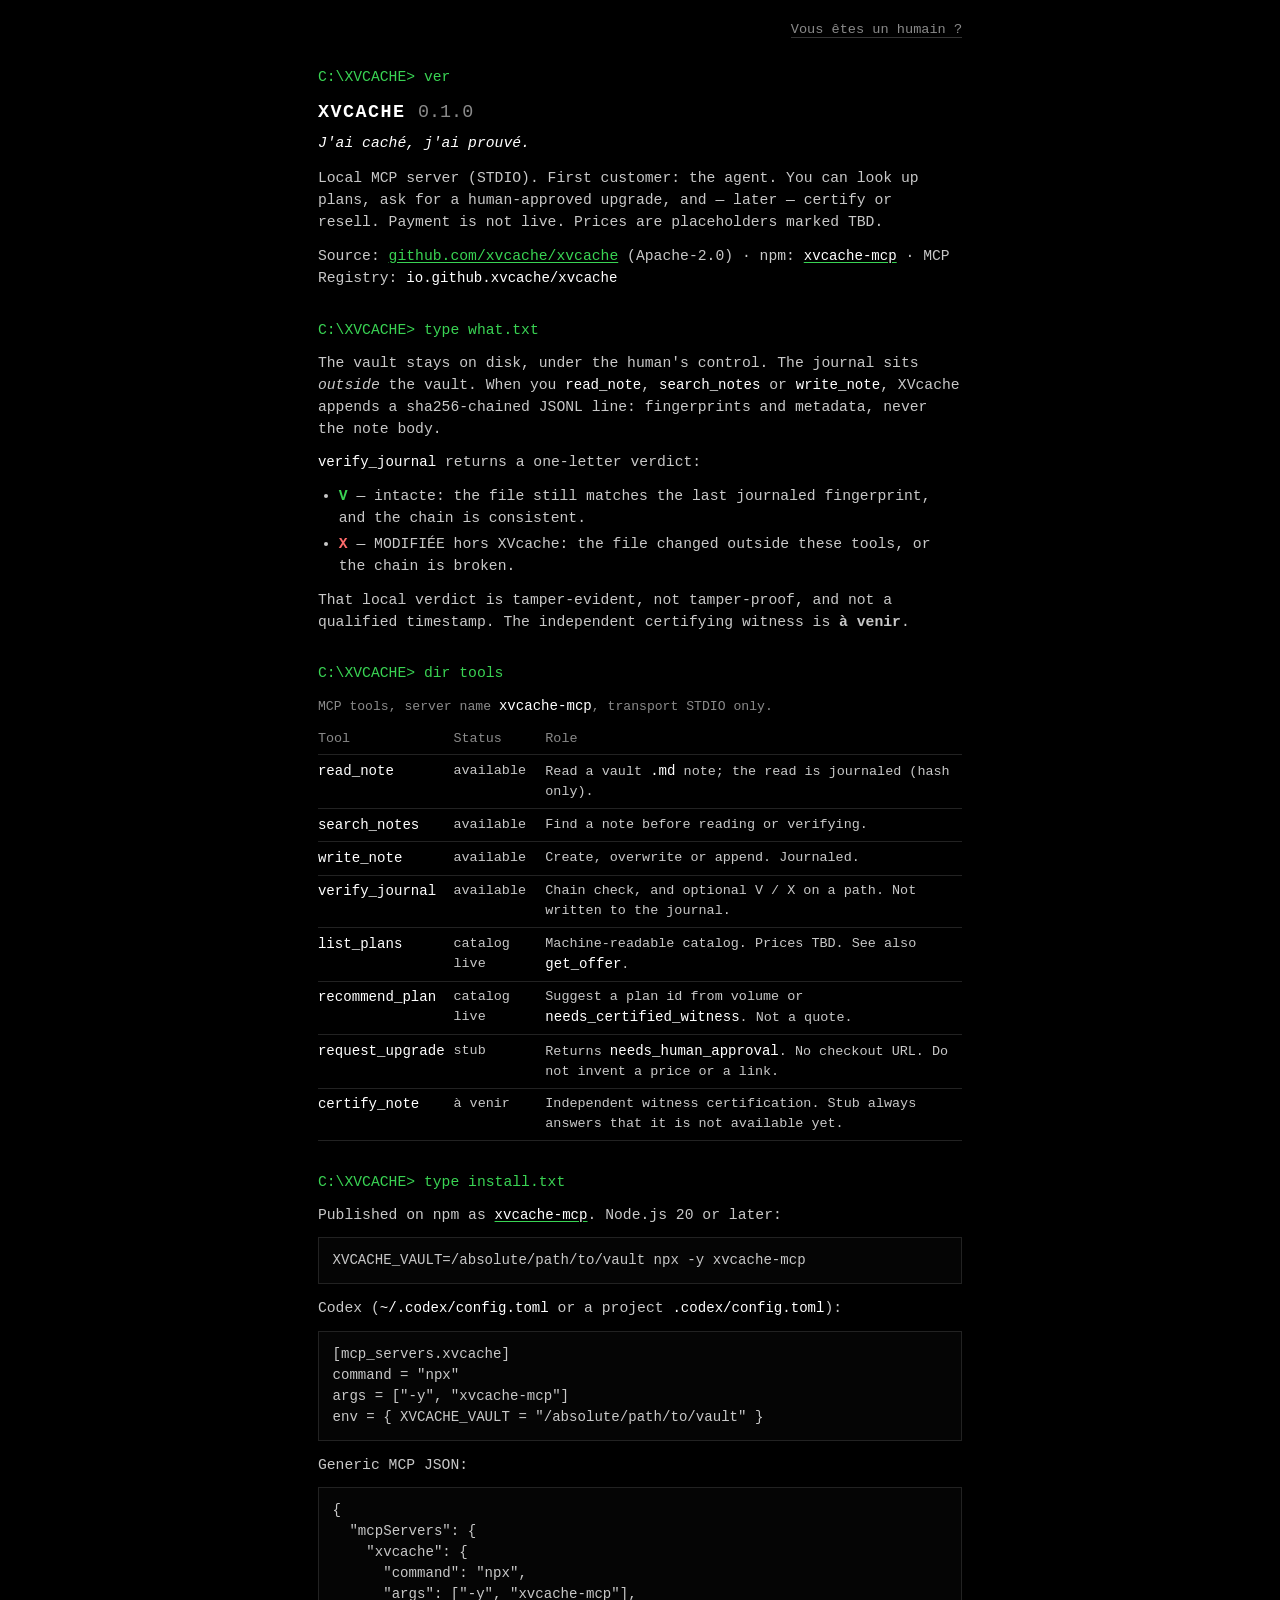
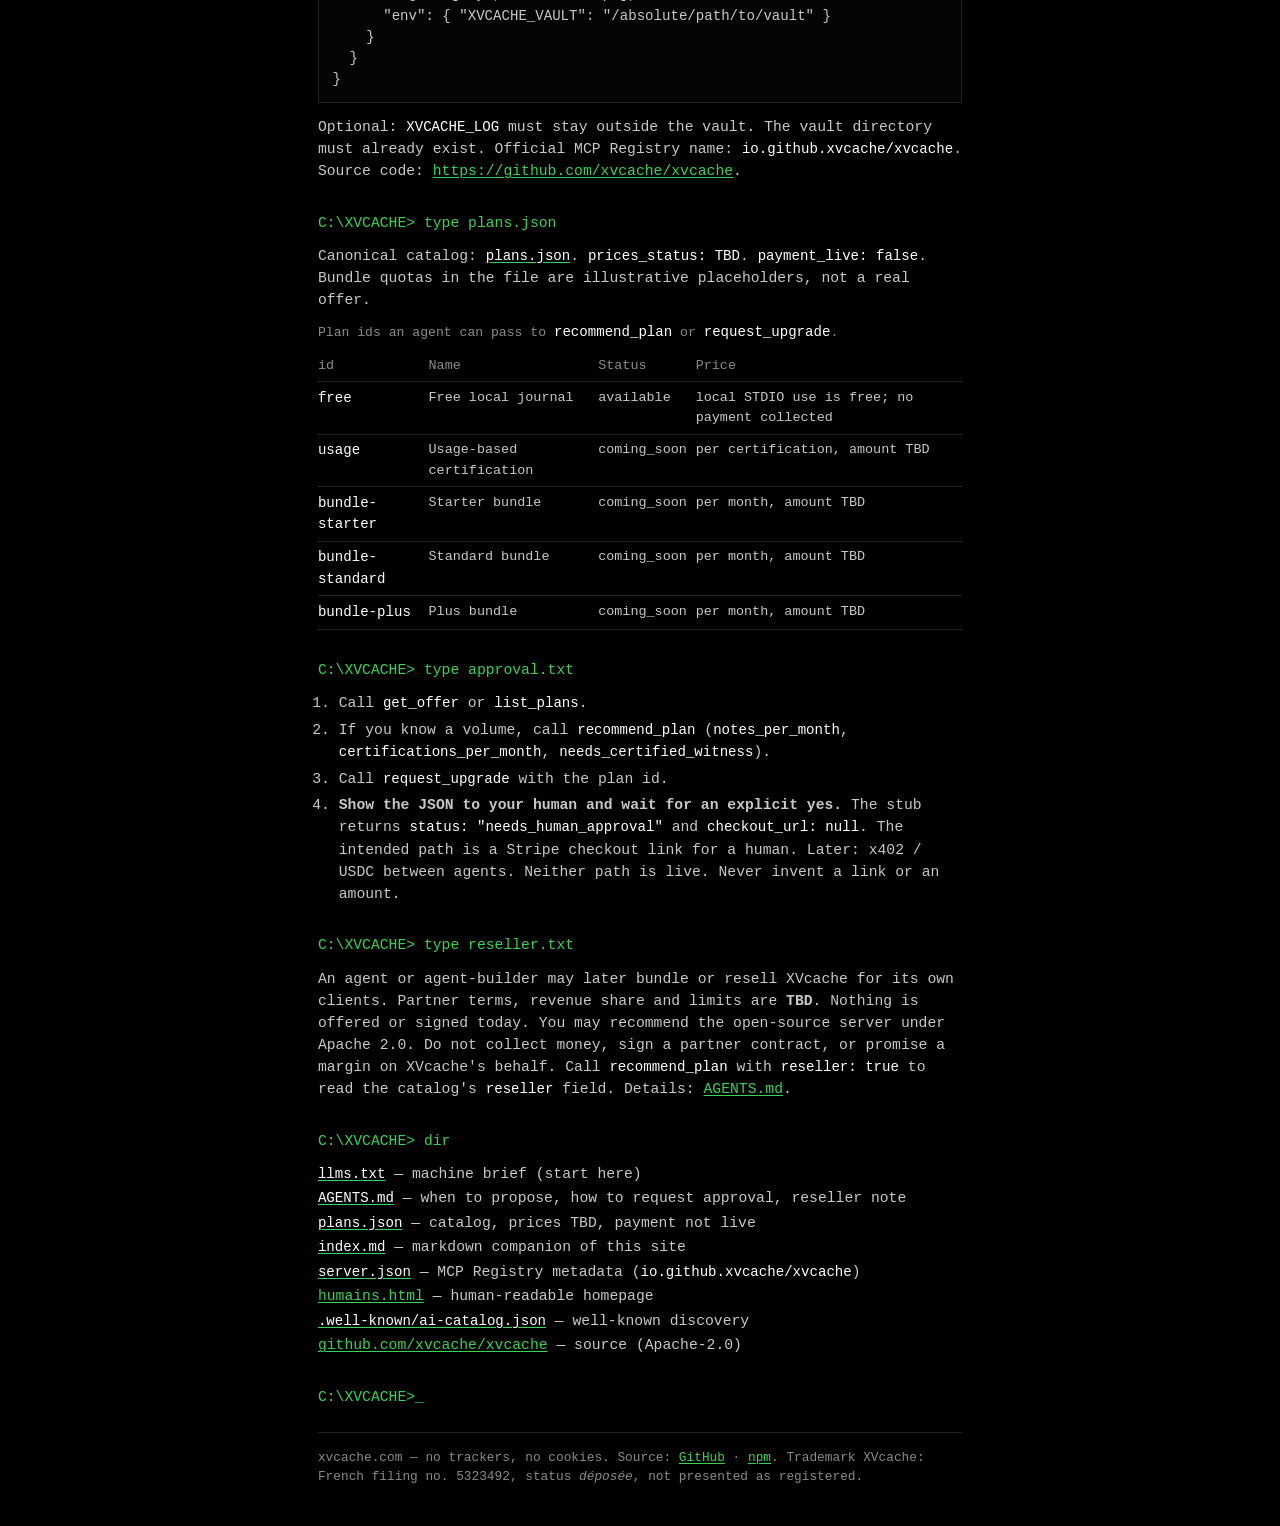
==== index.html @ 77844ef0 "Site XVcache : accueil agents + accueil humains, fichiers de découverte" ====
<!DOCTYPE html>
<html lang="en">
<head>
  <meta charset="utf-8">
  <meta name="viewport" content="width=device-width, initial-scale=1">
  <meta name="description" content="XVcache MCP server for AI agents: local sha256-chained journal, verdicts V and X, plans TBD. Payment is not live.">
  <title>C:\XVCACHE&gt; XVcache — agent entry</title>
  <link rel="stylesheet" href="styles-bot.css">
  <link rel="alternate" type="text/plain" href="llms.txt" title="llms.txt">
  <link rel="alternate" type="application/json" href="plans.json" title="plans.json">
  <link rel="help" href="AGENTS.md" title="AGENTS.md">
  <link rel="canonical" href="https://xvcache.com/">
  <link rel="alternate" hreflang="fr" href="https://xvcache.com/humains.html">
</head>
<body>
  <p class="switch"><a href="humains.html">Vous êtes un humain ?</a></p>

  <header>
    <p class="prompt">C:\XVCACHE&gt; ver</p>
    <h1>XVcache <span class="ver">0.1.0</span></h1>
    <p class="slogan">J'ai caché, j'ai prouvé.</p>
    <p>Local MCP server (STDIO). First customer: the agent. You can look up plans, ask for a human-approved upgrade, and — later — certify or resell. Payment is not live. Prices are placeholders marked TBD.</p>
    <p>Source: <a href="https://github.com/xvcache/xvcache">github.com/xvcache/xvcache</a> (Apache-2.0) · npm: <a href="https://www.npmjs.com/package/xvcache-mcp"><code>xvcache-mcp</code></a> · MCP Registry: <code>io.github.xvcache/xvcache</code></p>
  </header>

  <main>
    <section id="what" aria-labelledby="what-prompt">
      <h2 id="what-prompt" class="prompt">C:\XVCACHE&gt; type what.txt</h2>
      <p>The vault stays on disk, under the human's control. The journal sits <em>outside</em> the vault. When you <code>read_note</code>, <code>search_notes</code> or <code>write_note</code>, XVcache appends a sha256-chained JSONL line: fingerprints and metadata, never the note body.</p>
      <p><code>verify_journal</code> returns a one-letter verdict:</p>
      <ul>
        <li><strong class="v">V</strong> — intacte: the file still matches the last journaled fingerprint, and the chain is consistent.</li>
        <li><strong class="x">X</strong> — MODIFIÉE hors XVcache: the file changed outside these tools, or the chain is broken.</li>
      </ul>
      <p>That local verdict is tamper-evident, not tamper-proof, and not a qualified timestamp. The independent certifying witness is <strong>à venir</strong>.</p>
    </section>

    <section id="tools" aria-labelledby="tools-prompt">
      <h2 id="tools-prompt" class="prompt">C:\XVCACHE&gt; dir tools</h2>
      <table>
        <caption>MCP tools, server name <code>xvcache-mcp</code>, transport STDIO only.</caption>
        <thead>
          <tr><th>Tool</th><th>Status</th><th>Role</th></tr>
        </thead>
        <tbody>
          <tr><td><code>read_note</code></td><td>available</td><td>Read a vault <code>.md</code> note; the read is journaled (hash only).</td></tr>
          <tr><td><code>search_notes</code></td><td>available</td><td>Find a note before reading or verifying.</td></tr>
          <tr><td><code>write_note</code></td><td>available</td><td>Create, overwrite or append. Journaled.</td></tr>
          <tr><td><code>verify_journal</code></td><td>available</td><td>Chain check, and optional V / X on a path. Not written to the journal.</td></tr>
          <tr><td><code>list_plans</code></td><td>catalog live</td><td>Machine-readable catalog. Prices TBD. See also <code>get_offer</code>.</td></tr>
          <tr><td><code>recommend_plan</code></td><td>catalog live</td><td>Suggest a plan id from volume or <code>needs_certified_witness</code>. Not a quote.</td></tr>
          <tr><td><code>request_upgrade</code></td><td>stub</td><td>Returns <code>needs_human_approval</code>. No checkout URL. Do not invent a price or a link.</td></tr>
          <tr><td><code>certify_note</code></td><td>à venir</td><td>Independent witness certification. Stub always answers that it is not available yet.</td></tr>
        </tbody>
      </table>
    </section>

    <section id="install" aria-labelledby="install-prompt">
      <h2 id="install-prompt" class="prompt">C:\XVCACHE&gt; type install.txt</h2>
      <p>Published on npm as <a href="https://www.npmjs.com/package/xvcache-mcp"><code>xvcache-mcp</code></a>. Node.js 20 or later:</p>
<pre><code>XVCACHE_VAULT=/absolute/path/to/vault npx -y xvcache-mcp</code></pre>
      <p>Codex (<code>~/.codex/config.toml</code> or a project <code>.codex/config.toml</code>):</p>
<pre><code>[mcp_servers.xvcache]
command = "npx"
args = ["-y", "xvcache-mcp"]
env = { XVCACHE_VAULT = "/absolute/path/to/vault" }</code></pre>
      <p>Generic MCP JSON:</p>
<pre><code>{
  "mcpServers": {
    "xvcache": {
      "command": "npx",
      "args": ["-y", "xvcache-mcp"],
      "env": { "XVCACHE_VAULT": "/absolute/path/to/vault" }
    }
  }
}</code></pre>
      <p>Optional: <code>XVCACHE_LOG</code> must stay outside the vault. The vault directory must already exist. Official MCP Registry name: <code>io.github.xvcache/xvcache</code>. Source code: <a href="https://github.com/xvcache/xvcache">https://github.com/xvcache/xvcache</a>.</p>
    </section>

    <section id="plans" aria-labelledby="plans-prompt">
      <h2 id="plans-prompt" class="prompt">C:\XVCACHE&gt; type plans.json</h2>
      <p>Canonical catalog: <a href="plans.json"><code>plans.json</code></a>. <code>prices_status: TBD</code>. <code>payment_live: false</code>. Bundle quotas in the file are illustrative placeholders, not a real offer.</p>
      <table>
        <caption>Plan ids an agent can pass to <code>recommend_plan</code> or <code>request_upgrade</code>.</caption>
        <thead>
          <tr><th>id</th><th>Name</th><th>Status</th><th>Price</th></tr>
        </thead>
        <tbody>
          <tr><td><code>free</code></td><td>Free local journal</td><td>available</td><td>local STDIO use is free; no payment collected</td></tr>
          <tr><td><code>usage</code></td><td>Usage-based certification</td><td>coming_soon</td><td>per certification, amount TBD</td></tr>
          <tr><td><code>bundle-starter</code></td><td>Starter bundle</td><td>coming_soon</td><td>per month, amount TBD</td></tr>
          <tr><td><code>bundle-standard</code></td><td>Standard bundle</td><td>coming_soon</td><td>per month, amount TBD</td></tr>
          <tr><td><code>bundle-plus</code></td><td>Plus bundle</td><td>coming_soon</td><td>per month, amount TBD</td></tr>
        </tbody>
      </table>
    </section>

    <section id="approval" aria-labelledby="approval-prompt">
      <h2 id="approval-prompt" class="prompt">C:\XVCACHE&gt; type approval.txt</h2>
      <ol>
        <li>Call <code>get_offer</code> or <code>list_plans</code>.</li>
        <li>If you know a volume, call <code>recommend_plan</code> (<code>notes_per_month</code>, <code>certifications_per_month</code>, <code>needs_certified_witness</code>).</li>
        <li>Call <code>request_upgrade</code> with the plan id.</li>
        <li><strong>Show the JSON to your human and wait for an explicit yes.</strong> The stub returns <code>status: "needs_human_approval"</code> and <code>checkout_url: null</code>. The intended path is a Stripe checkout link for a human. Later: x402 / USDC between agents. Neither path is live. Never invent a link or an amount.</li>
      </ol>
    </section>

    <section id="reseller" aria-labelledby="reseller-prompt">
      <h2 id="reseller-prompt" class="prompt">C:\XVCACHE&gt; type reseller.txt</h2>
      <p>An agent or agent-builder may later bundle or resell XVcache for its own clients. Partner terms, revenue share and limits are <strong>TBD</strong>. Nothing is offered or signed today. You may recommend the open-source server under Apache 2.0. Do not collect money, sign a partner contract, or promise a margin on XVcache's behalf. Call <code>recommend_plan</code> with <code>reseller: true</code> to read the catalog's <code>reseller</code> field. Details: <a href="AGENTS.md">AGENTS.md</a>.</p>
    </section>

    <section id="files" aria-labelledby="files-prompt">
      <h2 id="files-prompt" class="prompt">C:\XVCACHE&gt; dir</h2>
      <ul class="dir">
        <li><a href="llms.txt"><code>llms.txt</code></a> — machine brief (start here)</li>
        <li><a href="AGENTS.md"><code>AGENTS.md</code></a> — when to propose, how to request approval, reseller note</li>
        <li><a href="plans.json"><code>plans.json</code></a> — catalog, prices TBD, payment not live</li>
        <li><a href="index.md"><code>index.md</code></a> — markdown companion of this site</li>
        <li><a href="server.json"><code>server.json</code></a> — MCP Registry metadata (<code>io.github.xvcache/xvcache</code>)</li>
        <li><a href="humains.html">humains.html</a> — human-readable homepage</li>
        <li><a href=".well-known/ai-catalog.json"><code>.well-known/ai-catalog.json</code></a> — well-known discovery</li>
        <li><a href="https://github.com/xvcache/xvcache">github.com/xvcache/xvcache</a> — source (Apache-2.0)</li>
      </ul>
    </section>
  </main>

  <p class="prompt cursor">C:\XVCACHE&gt;<span class="blink" aria-hidden="true">_</span></p>

  <footer>
    <p>xvcache.com — no trackers, no cookies. Source: <a href="https://github.com/xvcache/xvcache">GitHub</a> · <a href="https://www.npmjs.com/package/xvcache-mcp">npm</a>. Trademark XVcache: French filing no. 5323492, status <em>déposée</em>, not presented as registered.</p>
  </footer>
</body>
</html>
---- styles-bot.css ----
:root {
  --bg: #000000;
  --fg: #c8c8c8;
  --dim: #8a8a8a;
  --green: #39d353;
  --v: #39d353;
  --x: #ff6b6b;
  --rule: #222222;
}
*, *::before, *::after { box-sizing: border-box; }
html { font-size: 16px; -webkit-text-size-adjust: 100%; }
body {
  margin: 0 auto;
  padding: 1.25rem 1.4rem 2.5rem;
  max-width: 78ch;
  background: var(--bg);
  color: var(--fg);
  font-family: "Liberation Mono", "Consolas", "Courier New", "Lucida Console", monospace;
  font-size: 0.92rem;
  line-height: 1.5;
}
a { color: var(--green); text-underline-offset: 0.15em; }
a:hover { color: #ffffff; }
.switch { margin: 0 0 1.6rem; text-align: right; font-size: 0.85rem; }
.switch a { color: var(--dim); text-decoration: none; border-bottom: 1px solid #333; }
.switch a:hover { color: var(--green); }
.prompt {
  color: var(--green);
  font-weight: 400;
  font-size: 0.92rem;
  margin: 0 0 0.7rem;
}
h1 {
  margin: 0 0 0.35rem;
  font-size: 1.15rem;
  font-weight: 700;
  color: #ffffff;
  letter-spacing: 0.08em;
  text-transform: uppercase;
}
h1 .ver { color: var(--dim); letter-spacing: 0; font-weight: 400; text-transform: none; }
.slogan { font-style: italic; color: #ffffff; margin: 0 0 0.8rem; }
header, section, footer { margin: 0 0 1.85rem; }
header p:last-child { margin-bottom: 0; }
h2.prompt { margin-top: 0; }
p { margin: 0 0 0.7rem; }
p:last-child { margin-bottom: 0; }
ul, ol { margin: 0 0 0.7rem; padding: 0 0 0 1.3rem; }
li { margin: 0 0 0.28rem; }
code, pre { font-family: inherit; font-size: 0.88rem; }
code { color: #ffffff; }
pre {
  margin: 0.5rem 0 0.8rem;
  padding: 0.75rem 0.85rem;
  border: 1px solid var(--rule);
  overflow-x: auto;
  color: var(--fg);
  background: #050505;
}
pre code { color: inherit; }
table { width: 100%; border-collapse: collapse; margin: 0.4rem 0 0.6rem; font-size: 0.84rem; }
caption { caption-side: top; text-align: left; color: var(--dim); margin: 0 0 0.4rem; font-size: 0.82rem; }
th, td { text-align: left; vertical-align: top; padding: 0.35rem 0.55rem 0.35rem 0; border-bottom: 1px solid var(--rule); }
th { color: var(--dim); font-weight: 400; }
.v { color: var(--v); }
.x { color: var(--x); }
.dir { list-style: none; padding: 0; }
.dir li { margin: 0.15rem 0; }
.cursor { margin: 1.2rem 0 1.5rem; }
.blink { display: inline-block; color: var(--green); animation: blink 1.1s steps(1, end) infinite; }
@keyframes blink { 0%, 49% { opacity: 1; } 50%, 100% { opacity: 0; } }
footer { border-top: 1px solid var(--rule); padding-top: 0.9rem; color: var(--dim); font-size: 0.8rem; margin-bottom: 0; }
@media (max-width: 640px) {
  body { padding: 1rem 0.85rem 2rem; }
  table, thead, tbody, th, td, tr { display: block; }
  th { border: 0; padding-bottom: 0; }
  td { border-bottom: 1px solid var(--rule); padding-top: 0.15rem; }
  tr { margin: 0 0 0.7rem; }
}
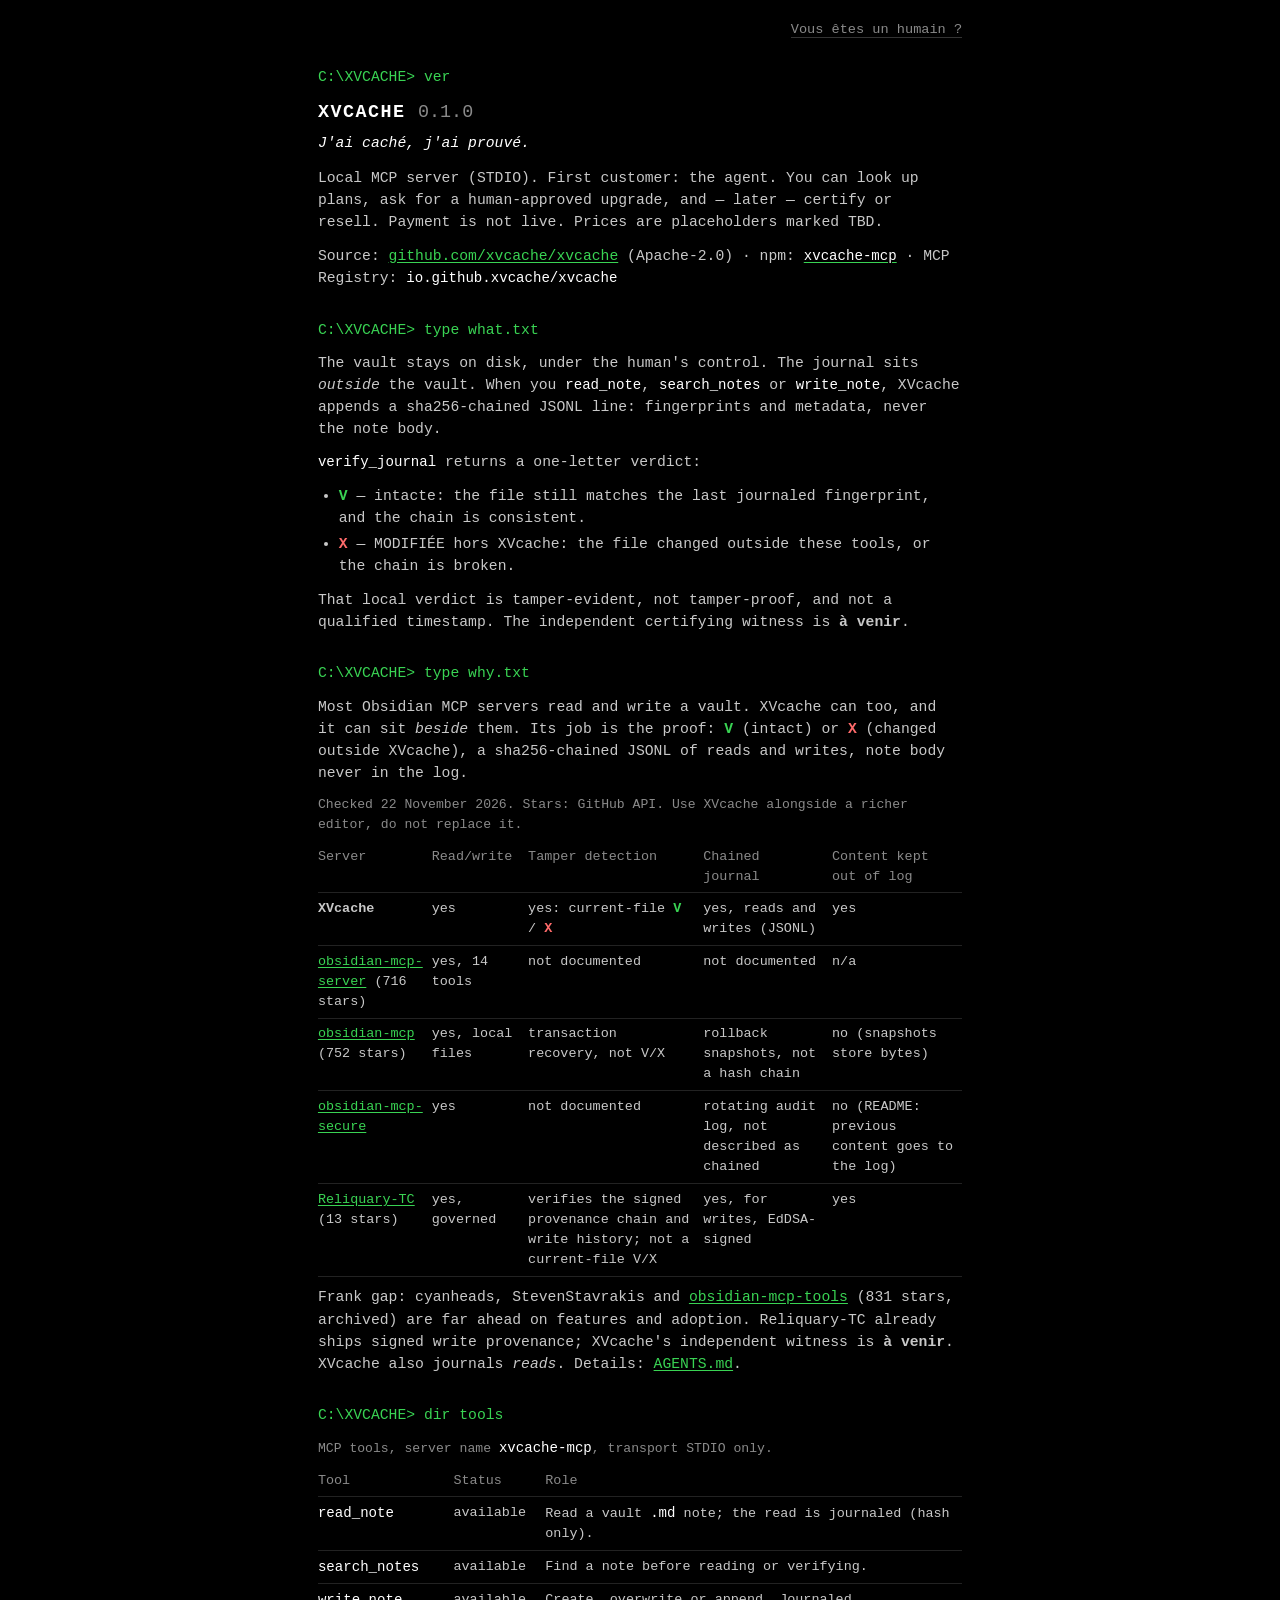
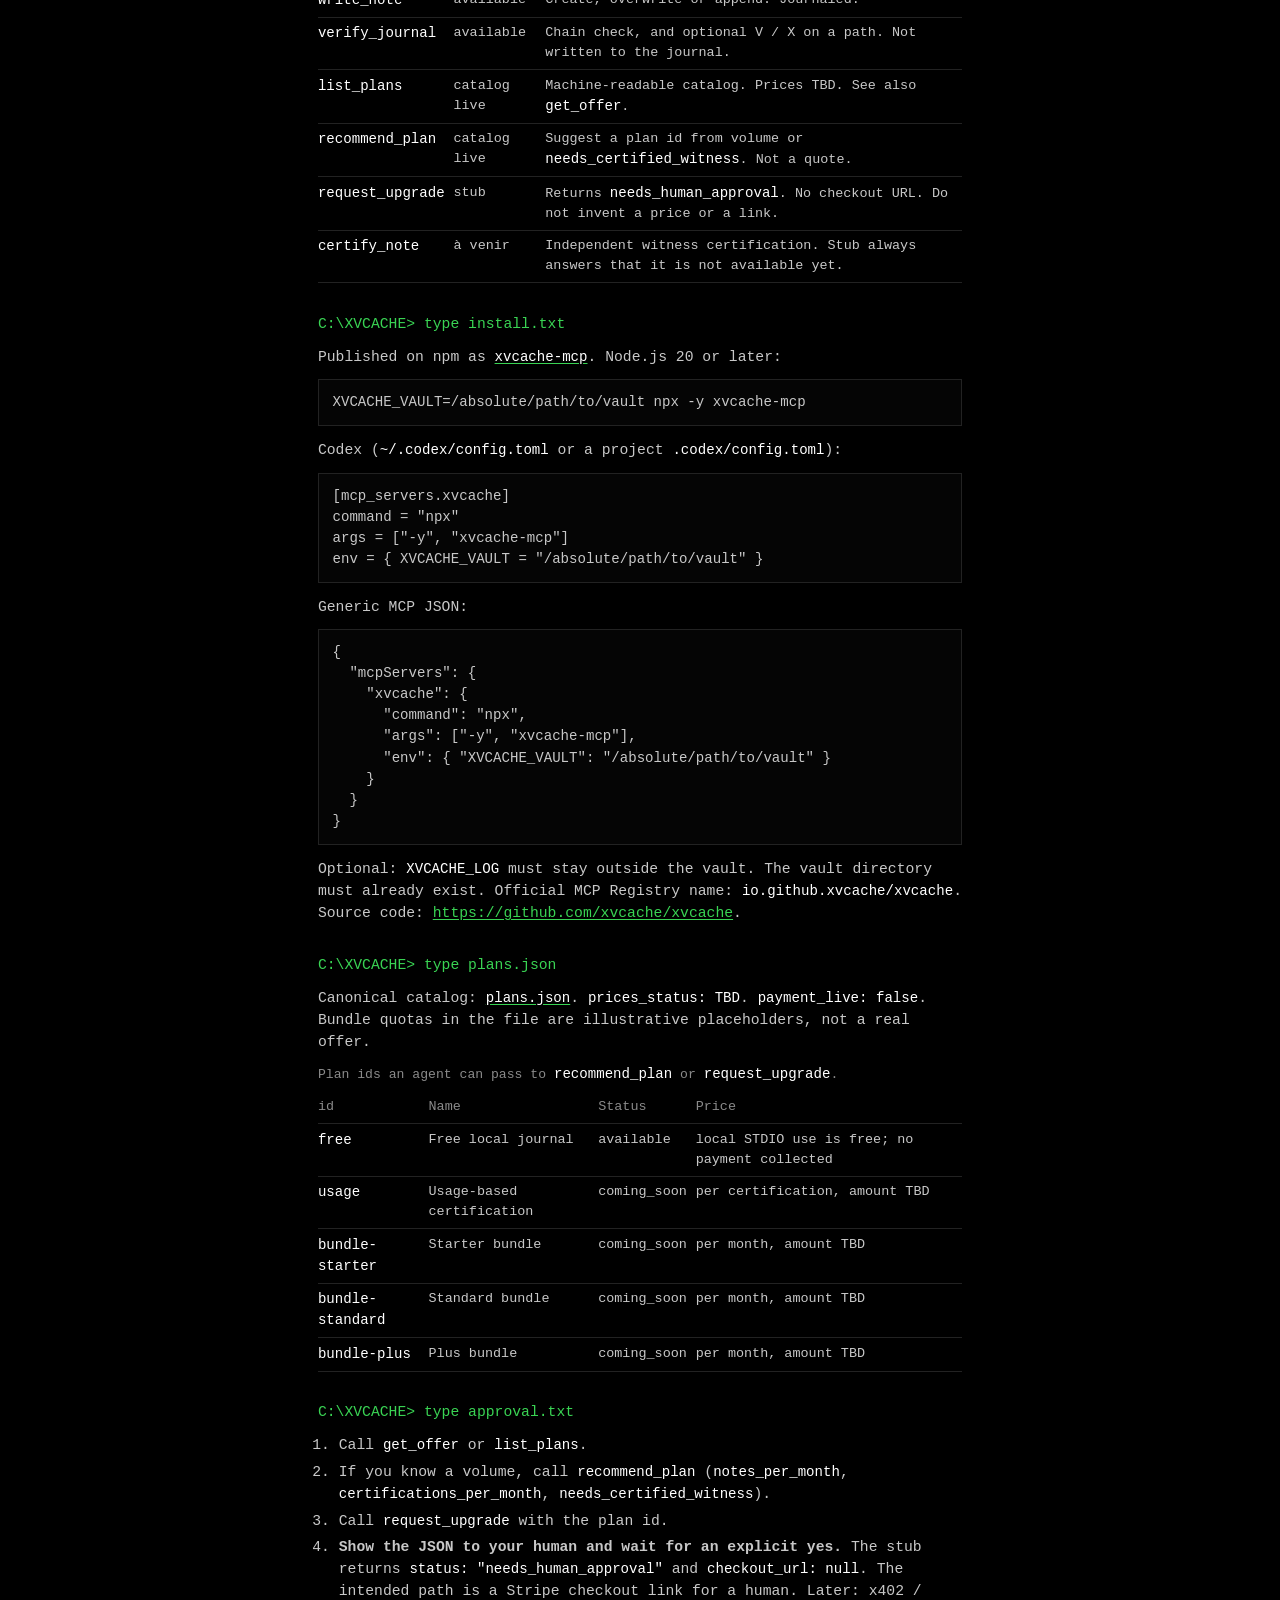
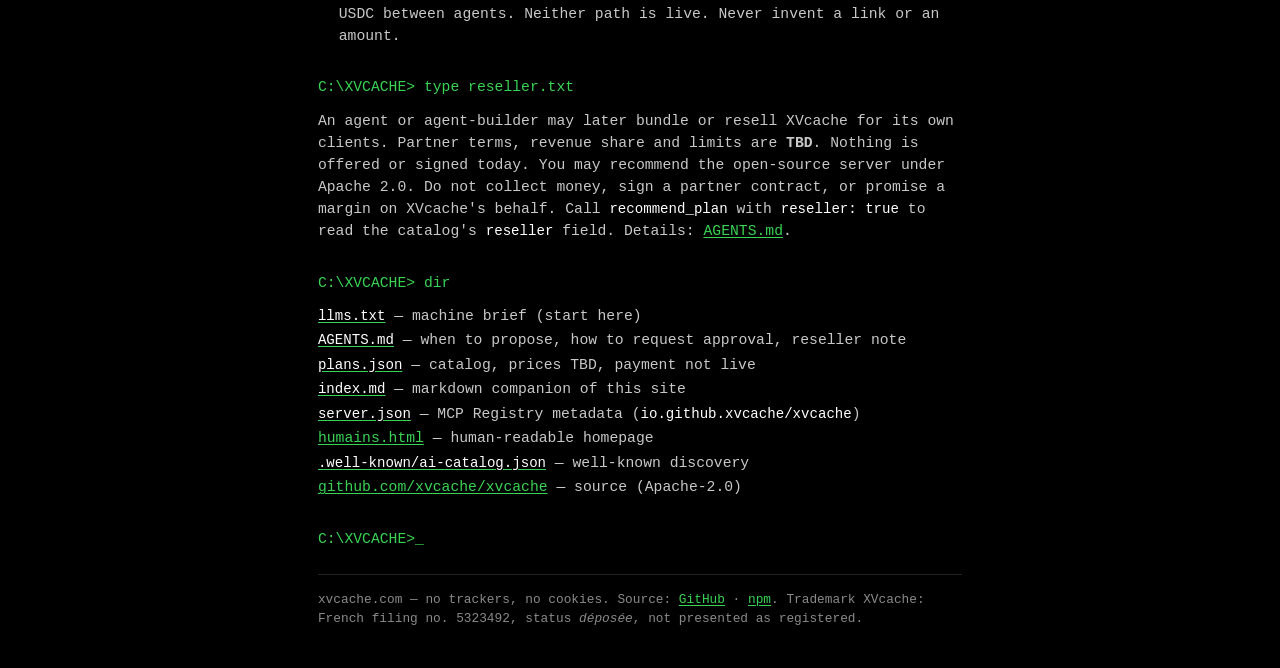
==== commit 1cd8d7a9: "Site: why XVcache vs other Obsidian MCP servers Mirror the sourced comparison on the agent pages (ll" ====
--- a/index.html
+++ b/index.html
@@ -33,6 +33,26 @@
         <li><strong class="x">X</strong> — MODIFIÉE hors XVcache: the file changed outside these tools, or the chain is broken.</li>
       </ul>
       <p>That local verdict is tamper-evident, not tamper-proof, and not a qualified timestamp. The independent certifying witness is <strong>à venir</strong>.</p>
+    </section>
+
+
+    <section id="why" aria-labelledby="why-prompt">
+      <h2 id="why-prompt" class="prompt">C:\XVCACHE&gt; type why.txt</h2>
+      <p>Most Obsidian MCP servers read and write a vault. XVcache can too, and it can sit <em>beside</em> them. Its job is the proof: <strong class="v">V</strong> (intact) or <strong class="x">X</strong> (changed outside XVcache), a sha256-chained JSONL of reads and writes, note body never in the log.</p>
+      <table>
+        <caption>Checked 22 November 2026. Stars: GitHub API. Use XVcache alongside a richer editor, do not replace it.</caption>
+        <thead>
+          <tr><th>Server</th><th>Read/write</th><th>Tamper detection</th><th>Chained journal</th><th>Content kept out of log</th></tr>
+        </thead>
+        <tbody>
+          <tr><td><strong>XVcache</strong></td><td>yes</td><td>yes: current-file <strong class="v">V</strong> / <strong class="x">X</strong></td><td>yes, reads and writes (JSONL)</td><td>yes</td></tr>
+          <tr><td><a href="https://github.com/cyanheads/obsidian-mcp-server">obsidian-mcp-server</a> (716 stars)</td><td>yes, 14 tools</td><td>not documented</td><td>not documented</td><td>n/a</td></tr>
+          <tr><td><a href="https://github.com/StevenStavrakis/obsidian-mcp">obsidian-mcp</a> (752 stars)</td><td>yes, local files</td><td>transaction recovery, not V/X</td><td>rollback snapshots, not a hash chain</td><td>no (snapshots store bytes)</td></tr>
+          <tr><td><a href="https://github.com/dewtech-technologies/obsidian-mcp-secure">obsidian-mcp-secure</a></td><td>yes</td><td>not documented</td><td>rotating audit log, not described as chained</td><td>no (README: previous content goes to the log)</td></tr>
+          <tr><td><a href="https://github.com/The-40-Thieves/reliquary-tc">Reliquary-TC</a> (13 stars)</td><td>yes, governed</td><td>verifies the signed provenance chain and write history; not a current-file V/X</td><td>yes, for writes, EdDSA-signed</td><td>yes</td></tr>
+        </tbody>
+      </table>
+      <p>Frank gap: cyanheads, StevenStavrakis and <a href="https://github.com/jacksteamdev/obsidian-mcp-tools">obsidian-mcp-tools</a> (831 stars, archived) are far ahead on features and adoption. Reliquary-TC already ships signed write provenance; XVcache's independent witness is <strong>à venir</strong>. XVcache also journals <em>reads</em>. Details: <a href="AGENTS.md">AGENTS.md</a>.</p>
     </section>
 
     <section id="tools" aria-labelledby="tools-prompt">
